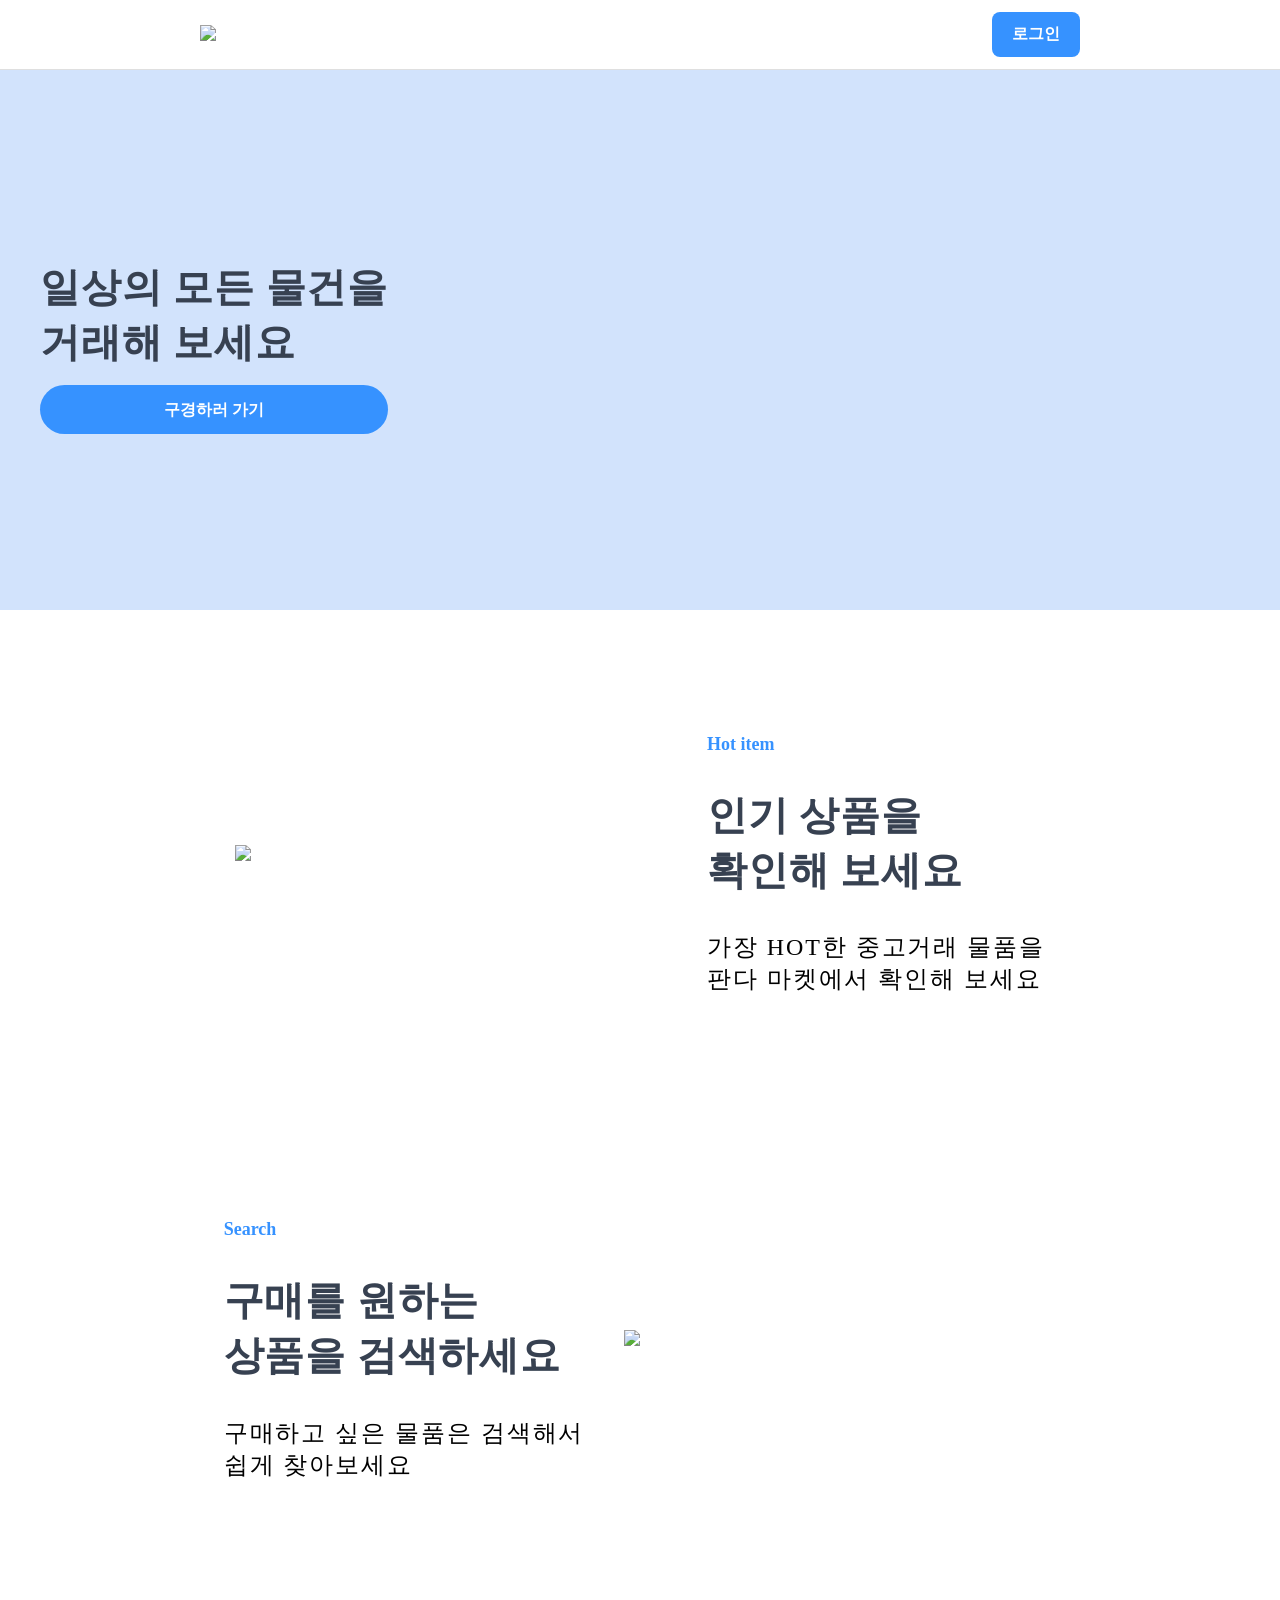
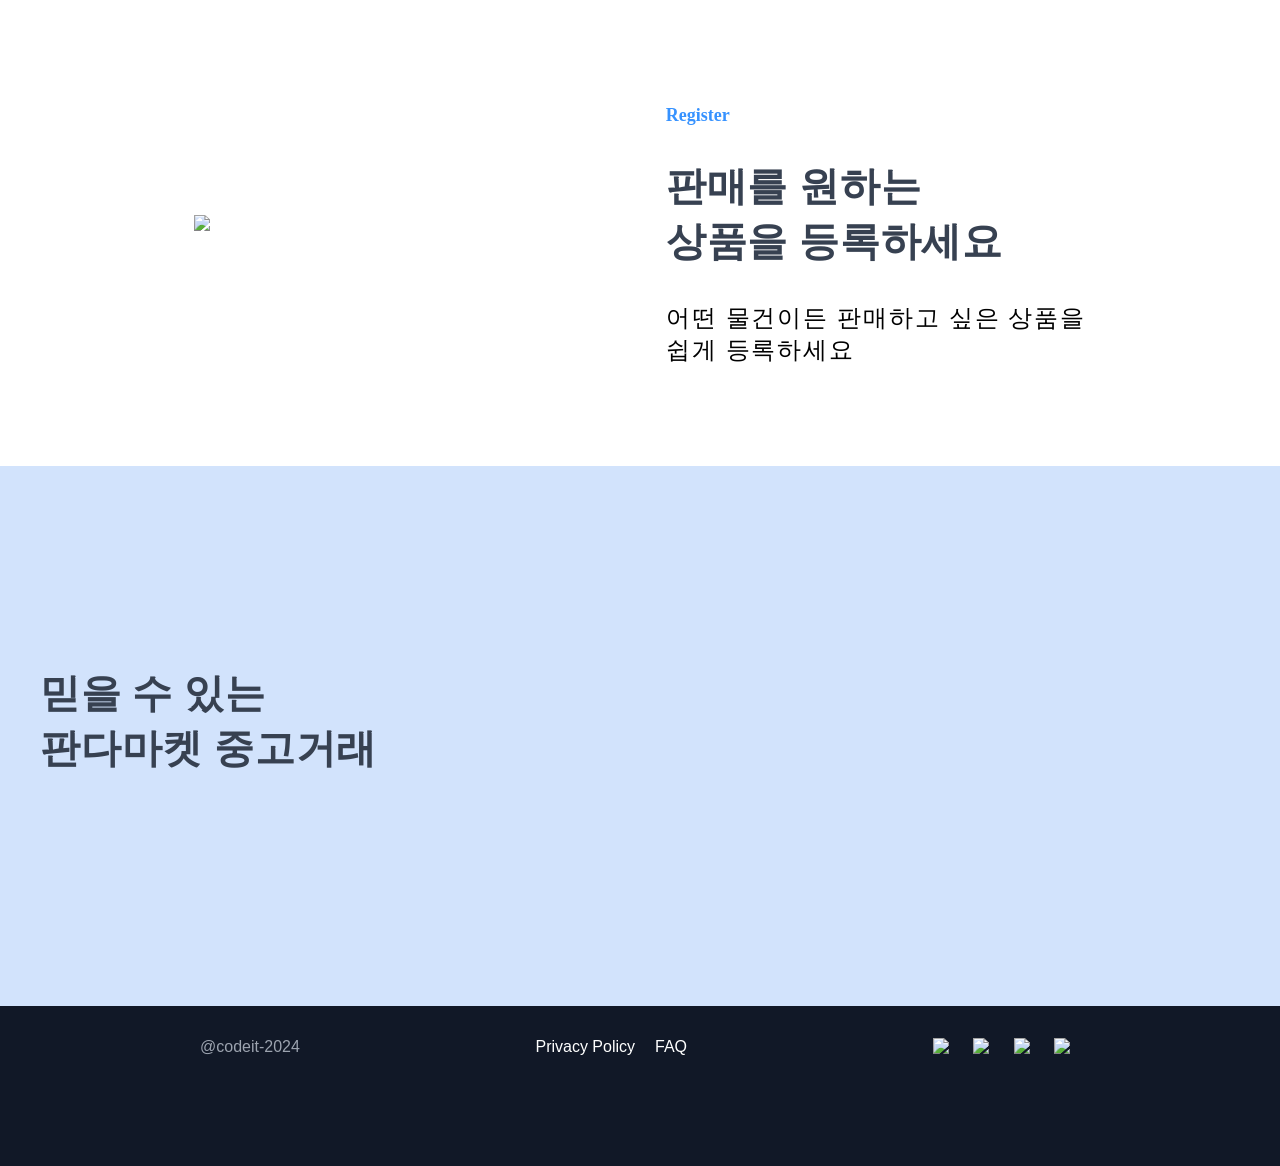
==== pandamarket/index.html @ 538b812b "Feat: viewport meta tag 추가" ====
<!DOCTYPE html>
<html lang="ko">
  <head>
    <meta
      charset="utf-8"
      name="viewport"
      content="width=device-width, initial-scale=1"
    />
    <title>판다마켓</title>
    <link rel="stylesheet" href="style.css" />
  </head>
  <body>
    <header>
      <a href="/">
        <img src="../image/Property 1=Variant3.png" class="logo-image" />
      </a>
      <a href="signin.html" class="login-btn">로그인</a>
    </header>
    <section class="banner top">
      <div class="intro">
        <h1>일상의 모든 물건을<br />거래해 보세요</h1>
        <a class="search-btn" href="items.html">구경하러 가기</a>
      </div>
    </section>
    <section class="home">
      <img src="../image/Img_home_01.png" class="image-home" />
      <div>
        <h4>Hot item</h4>
        <h1>인기 상품을<br />확인해 보세요</h1>
        <span>가장 HOT한 중고거래 물품을<br />판다 마켓에서 확인해 보세요</span>
      </div>
    </section>
    <section class="home">
      <div>
        <h4>Search</h4>
        <h1>구매를 원하는<br />상품을 검색하세요</h1>
        <span>구매하고 싶은 물품은 검색해서<br />쉽게 찾아보세요</span>
      </div>
      <img src="../image/Img_home_02-1.png" class="image-home" />
    </section>
    <section class="home">
      <img src="../image/Img_home_03.png" class="image-home" />
      <div>
        <h4>Register</h4>
        <h1>판매를 원하는<br />상품을 등록하세요</h1>
        <span>어떤 물건이든 판매하고 싶은 상품을<br />쉽게 등록하세요</span>
      </div>
    </section>
    <section class="banner bottom">
      <div class="intro">
        <h1>믿을 수 있는<br />판다마켓 중고거래</h1>
      </div>
    </section>
    <footer>
      <div>@codeit-2024</div>
      <div>
        <a href="privacy.html">Privacy Policy</a><a href="faq.html">FAQ</a>
      </div>
      <div>
        <a href="https://www.facebook.com/?locale=ko_KR" target="_blank"
          ><img src="../image/ic_facebook.png"
        /></a>
        <a href="https://twitter.com/?lang=ko" target="_blank">
          <img src="../image/ic_twitter.png"
        /></a>
        <a href="https://www.youtube.com/" target="_blank"
          ><img src="../image/ic_youtube.png"
        /></a>
        <a href="https://www.Instagram.com" target="_blank"
          ><img src="../image/ic_instagram.png"
        /></a>
      </div>
    </footer>
  </body>
</html>
---- pandamarket/style.css ----
* {
  box-sizing: border-box;
}

body {
  margin: 0;
  background: rgb(255, 255, 255);
  font-family: "Noto Sans KR", sans-serif;
}

header {
  width: 100%;
  height: 70px;
  border-bottom: 1px solid #dfdfdf;
  display: flex;
  justify-content: space-between;
  align-items: center;
  padding: 0 200px;
}

.logo-image {
  width: 153px;
  cursor: pointer;
}

.login-btn {
  padding: 12px 20px;
  border-radius: 8px;
  background: #3692ff;
  font-size: 16px;
  font-weight: 600;
  color: #ffffff;
  text-decoration: none;
  cursor: pointer;
}
.banner {
  height: 540px;
  background-color: rgb(210, 227, 252);
  background-repeat: no-repeat;
  background-position: 80% bottom;
  background-size: 60%;
  display: flex;
  flex-direction: column;
  justify-content: center;
}
.top {
  background-image: url("../image/Img_home_top.png");
}
.bottom {
  background-image: url("../image/Img_home_bottom.png");
}
.intro {
  margin-left: 40px;
  font-family: Pretendard;
}
.intro h1 {
  margin-bottom: 30px;
  margin-top: 0;
  font-size: 40px;
  font-weight: 700;
  color: #374151;
  letter-spacing: 0.02em;
}
.search-btn {
  width: 357px;
  height: 56px;
  padding: 16px 124px 16px 124px;
  gap: 10px;
  border-radius: 40px;
  background: #3692ff;
  text-decoration: none;
  font-weight: 600;
  color: #ffffff;
  cursor: pointer;
}
.home {
  display: flex;
  justify-content: center;
  align-items: center;
  padding: 100px;
  gap: 40px;
  text-align: left;
  font-family: Pretendard;
}
.image-home {
  width: 40%;
}
.home h4 {
  font-size: 18px;
  font-weight: 700;
  color: #3692ff;
}
.home h1 {
  font-size: 40px;
  font-weight: 700;
  letter-spacing: 0.02em;
  color: #374151;
}
.home span {
  font-size: 24px;
  font-weight: 500;
  letter-spacing: 0.08em;
}
footer {
  height: 160px;
  padding: 32px 200px;
  background: #111827;
  display: flex;
  justify-content: space-between;
  color: white;
}
footer a {
  text-decoration: none;
  color: white;
  margin: 0 10px;
  cursor: pointer;
}
footer img {
  cursor: pointer;
}
footer div:first-child {
  color: #9ca3af;
}
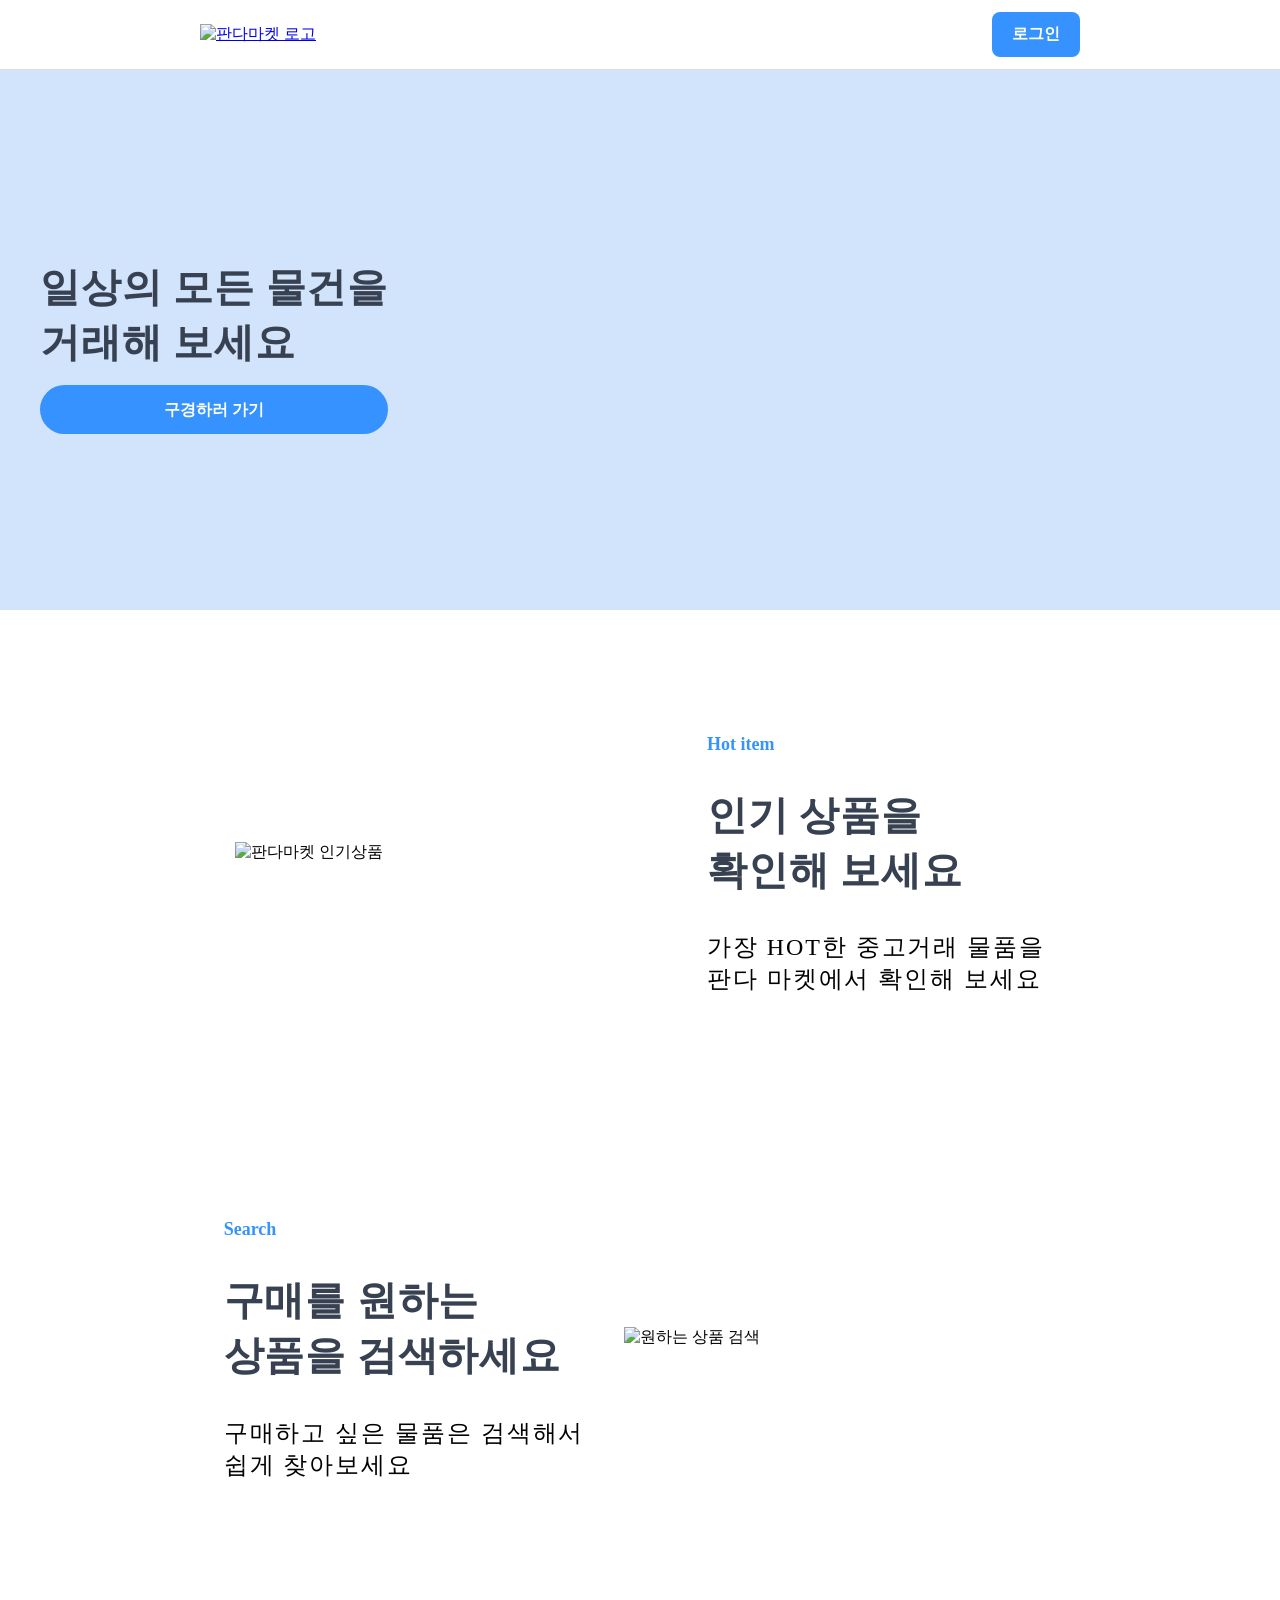
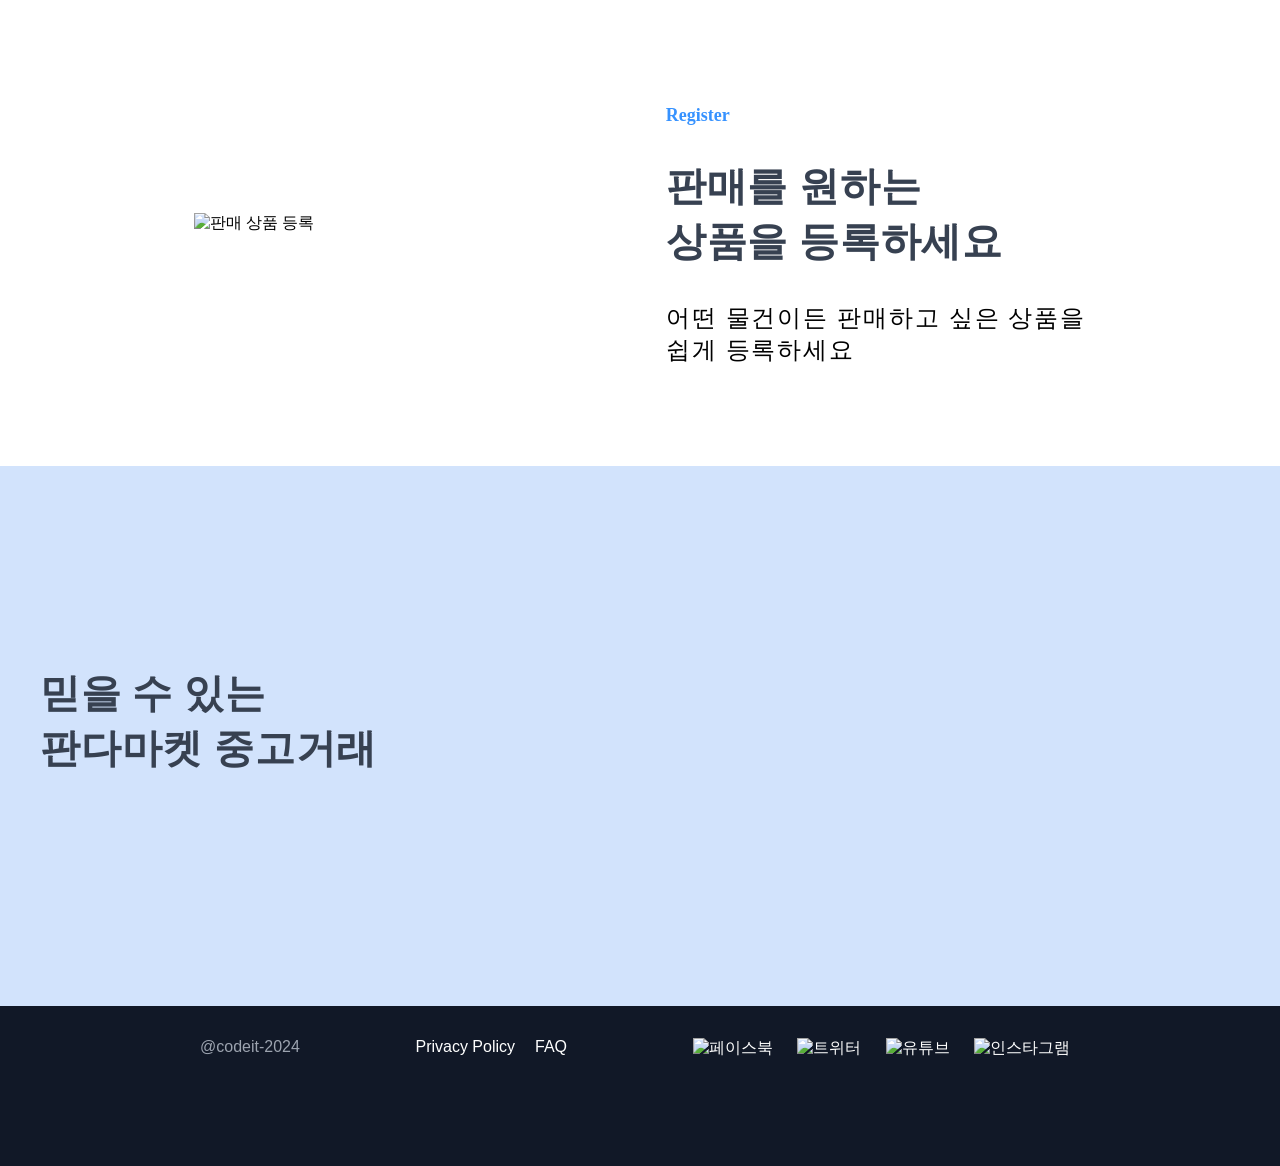
==== commit ed243bdb: "Feat: img태그에 alt 속성 추가" ====
--- a/pandamarket/index.html
+++ b/pandamarket/index.html
@@ -12,7 +12,11 @@
   <body>
     <header>
       <a href="/">
-        <img src="../image/Property 1=Variant3.png" class="logo-image" />
+        <img
+          src="../image/Property 1=Variant3.png"
+          class="logo-image"
+          alt="판다마켓 로고"
+        />
       </a>
       <a href="signin.html" class="login-btn">로그인</a>
     </header>
@@ -23,7 +27,11 @@
       </div>
     </section>
     <section class="home">
-      <img src="../image/Img_home_01.png" class="image-home" />
+      <img
+        src="../image/Img_home_01.png"
+        class="image-home"
+        alt="판다마켓 인기상품"
+      />
       <div>
         <h4>Hot item</h4>
         <h1>인기 상품을<br />확인해 보세요</h1>
@@ -36,10 +44,18 @@
         <h1>구매를 원하는<br />상품을 검색하세요</h1>
         <span>구매하고 싶은 물품은 검색해서<br />쉽게 찾아보세요</span>
       </div>
-      <img src="../image/Img_home_02-1.png" class="image-home" />
+      <img
+        src="../image/Img_home_02-1.png"
+        class="image-home"
+        alt="원하는 상품 검색"
+      />
     </section>
     <section class="home">
-      <img src="../image/Img_home_03.png" class="image-home" />
+      <img
+        src="../image/Img_home_03.png"
+        class="image-home"
+        alt="판매 상품 등록"
+      />
       <div>
         <h4>Register</h4>
         <h1>판매를 원하는<br />상품을 등록하세요</h1>
@@ -57,17 +73,30 @@
         <a href="privacy.html">Privacy Policy</a><a href="faq.html">FAQ</a>
       </div>
       <div>
-        <a href="https://www.facebook.com/?locale=ko_KR" target="_blank"
-          ><img src="../image/ic_facebook.png"
+        <a
+          href="https://www.facebook.com/?locale=ko_KR"
+          target="_blank"
+          rel="noopener noreferrer"
+          ><img src="../image/ic_facebook.png" alt="페이스북"
         /></a>
-        <a href="https://twitter.com/?lang=ko" target="_blank">
-          <img src="../image/ic_twitter.png"
+        <a
+          href="https://twitter.com/?lang=ko"
+          target="_blank"
+          rel="noopener noreferrer"
+        >
+          <img src="../image/ic_twitter.png" alt="트위터"
         /></a>
-        <a href="https://www.youtube.com/" target="_blank"
-          ><img src="../image/ic_youtube.png"
+        <a
+          href="https://www.youtube.com/"
+          target="_blank"
+          rel="noopener noreferrer"
+          ><img src="../image/ic_youtube.png" alt="유튜브"
         /></a>
-        <a href="https://www.Instagram.com" target="_blank"
-          ><img src="../image/ic_instagram.png"
+        <a
+          href="https://www.Instagram.com"
+          target="_blank"
+          rel="noopener noreferrer"
+          ><img src="../image/ic_instagram.png" alt="인스타그램"
         /></a>
       </div>
     </footer>
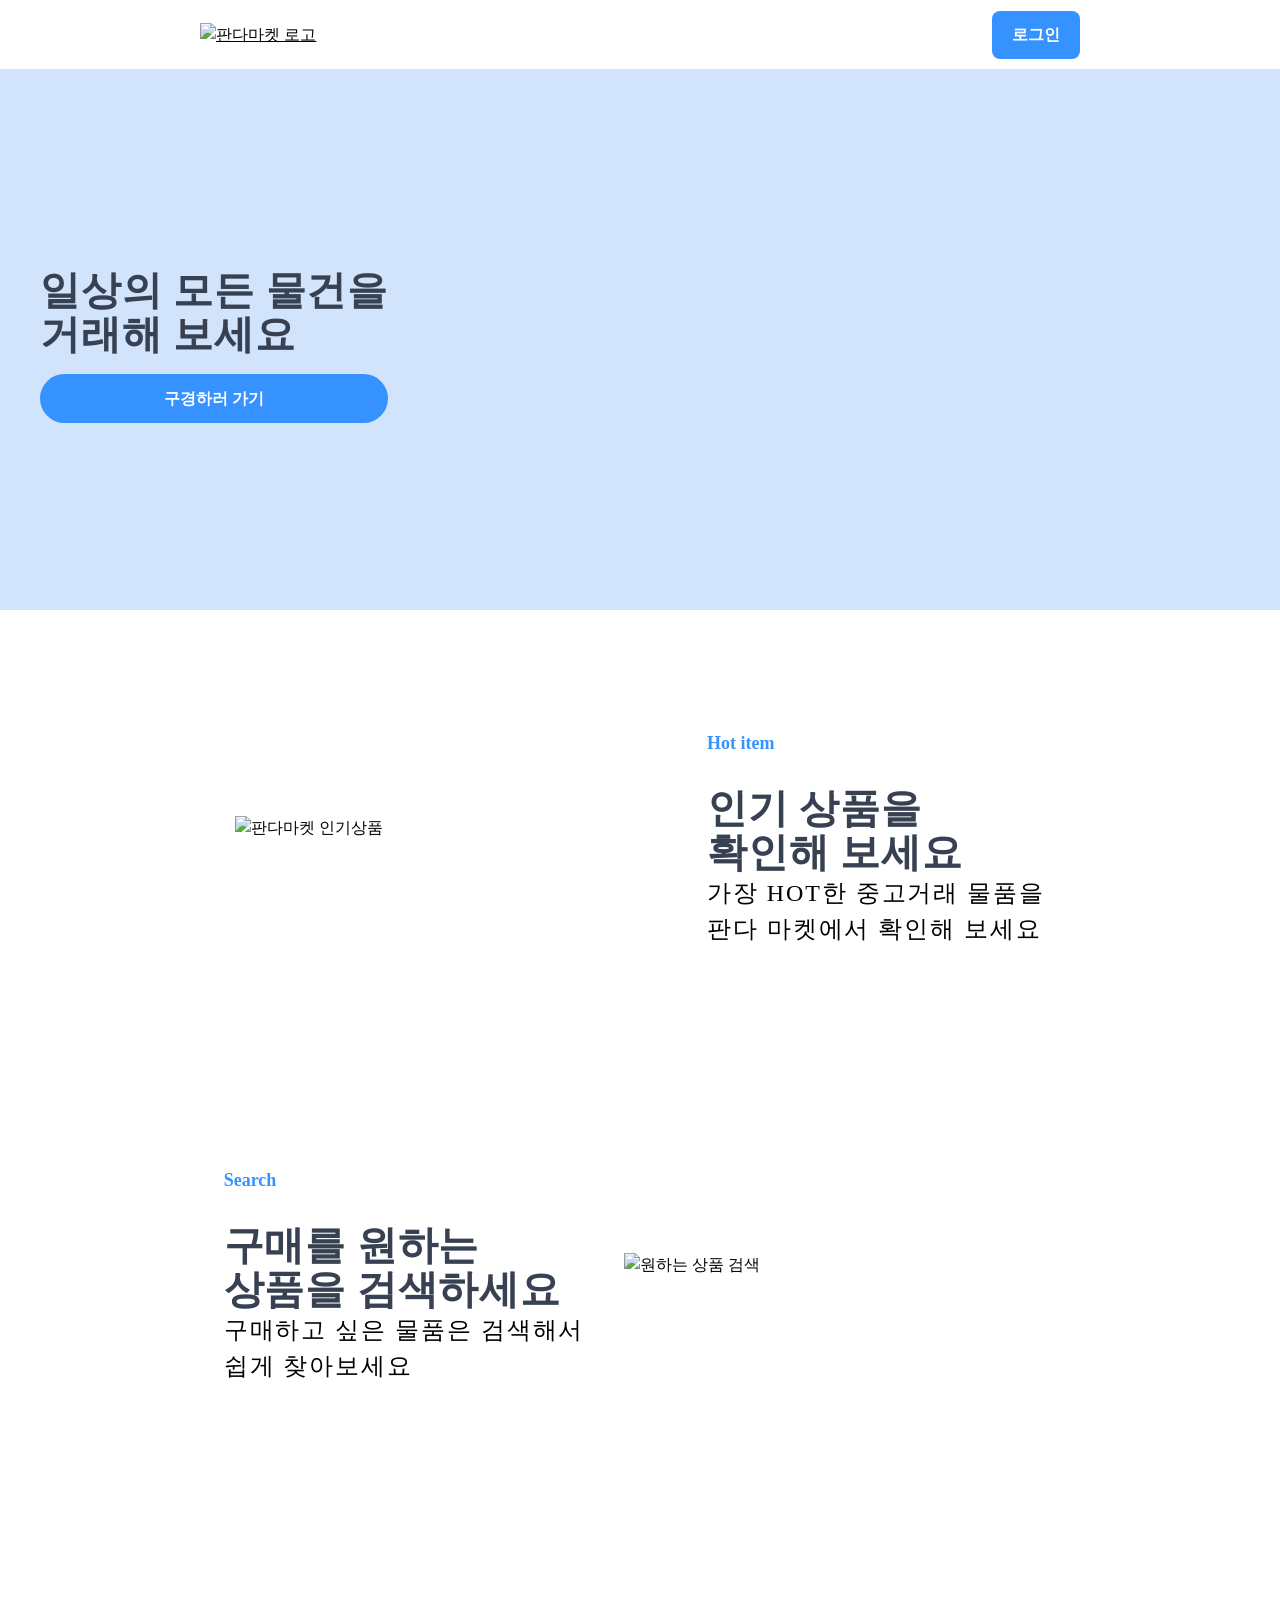
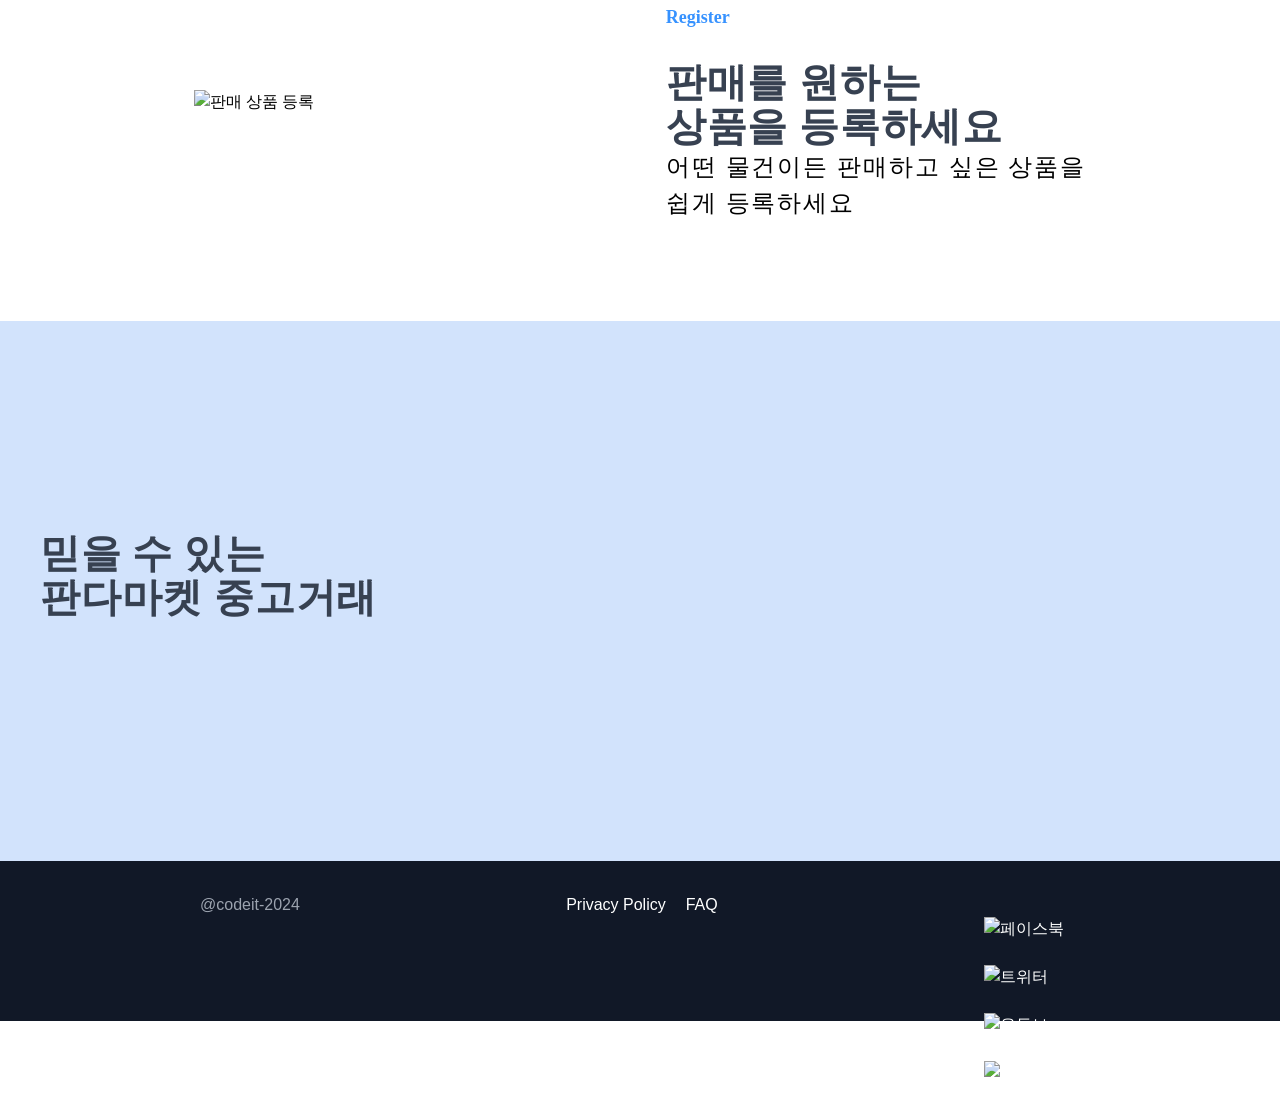
==== commit d75cc784: "Add: reset.css 추가" ====
--- a/pandamarket/index.html
+++ b/pandamarket/index.html
@@ -8,6 +8,7 @@
     />
     <title>판다마켓</title>
     <link rel="stylesheet" href="style.css" />
+    <link rel="stylesheet" href="reset.css" />
   </head>
   <body>
     <header>
--- a/pandamarket/style.css
+++ b/pandamarket/style.css
@@ -1,5 +1,9 @@
 * {
   box-sizing: border-box;
+}
+
+:root {
+  --primary-color: #3692ff;
 }
 
 body {
@@ -26,7 +30,7 @@
 .login-btn {
   padding: 12px 20px;
   border-radius: 8px;
-  background: #3692ff;
+  background: var(--primary-color);
   font-size: 16px;
   font-weight: 600;
   color: #ffffff;
@@ -67,7 +71,7 @@
   padding: 16px 124px 16px 124px;
   gap: 10px;
   border-radius: 40px;
-  background: #3692ff;
+  background: var(--primary-color);
   text-decoration: none;
   font-weight: 600;
   color: #ffffff;
@@ -88,7 +92,7 @@
 .home h4 {
   font-size: 18px;
   font-weight: 700;
-  color: #3692ff;
+  color: var(--primary-color);
 }
 .home h1 {
   font-size: 40px;
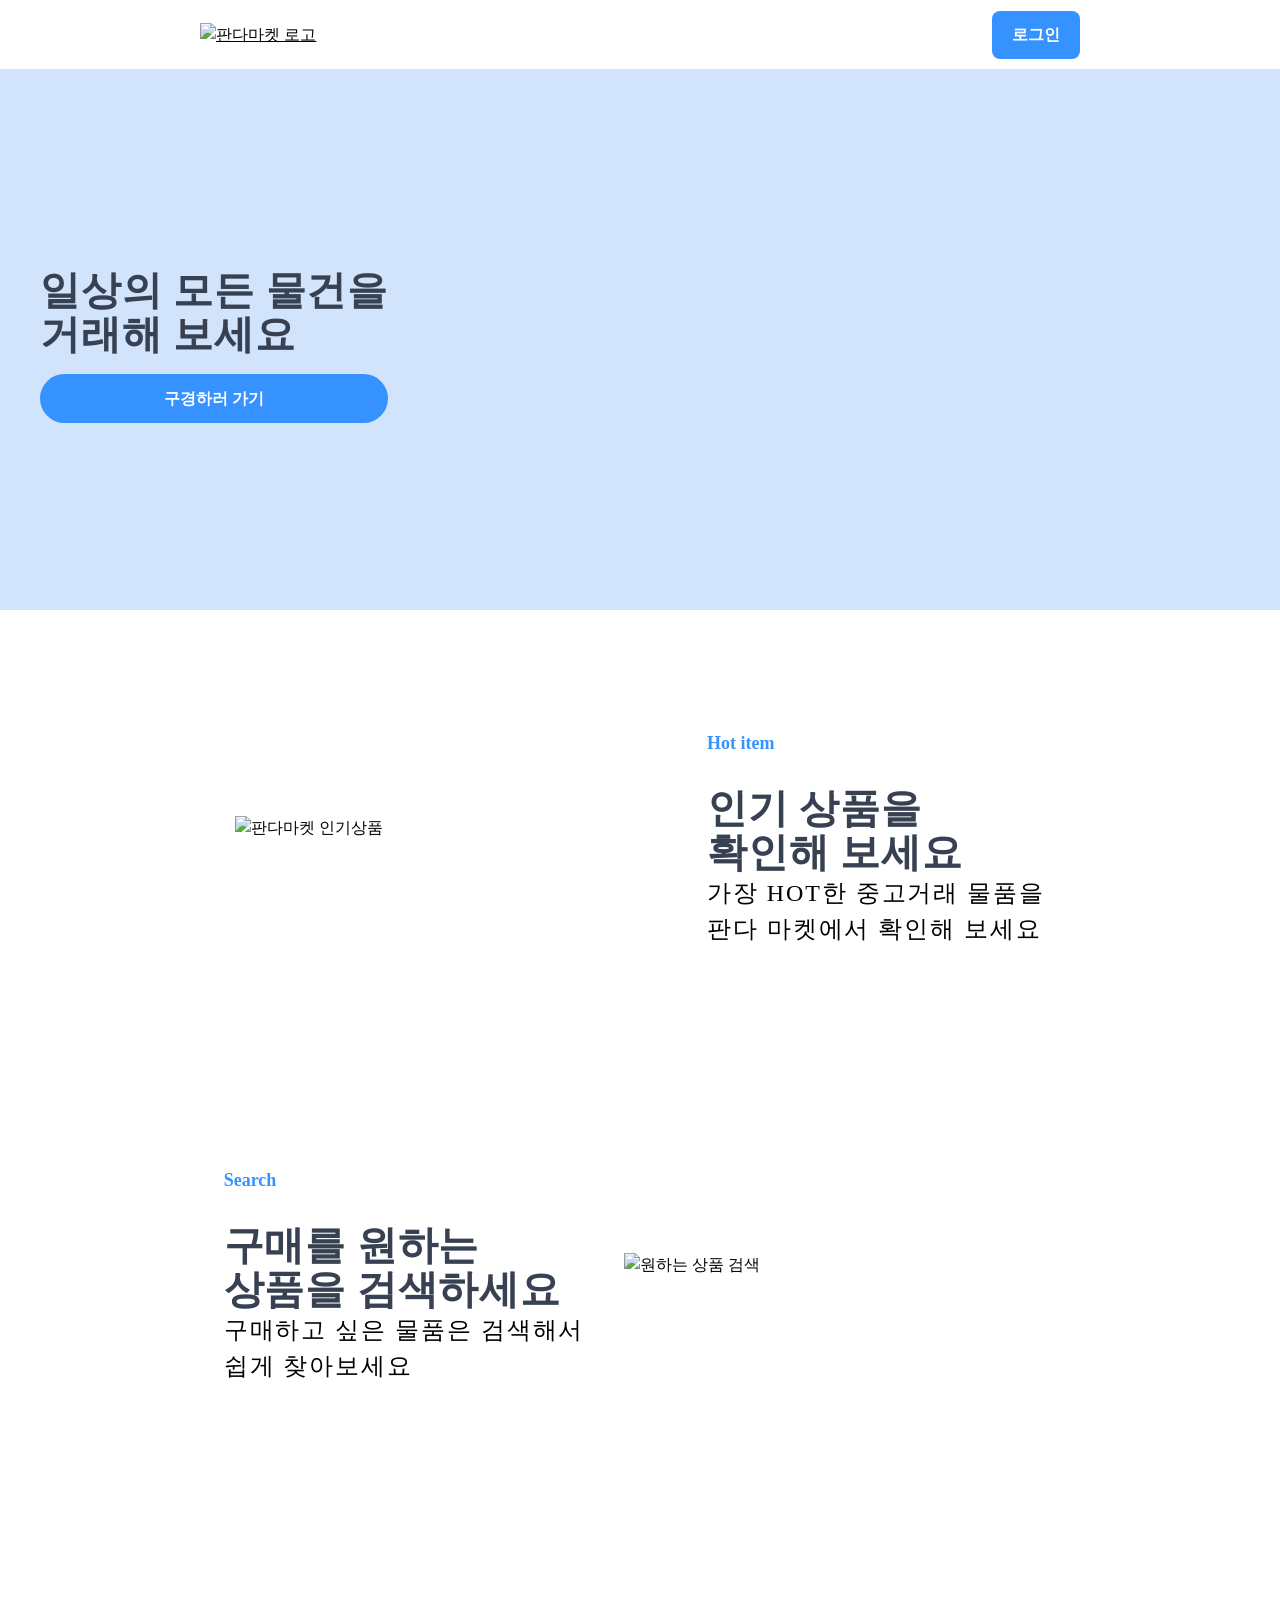
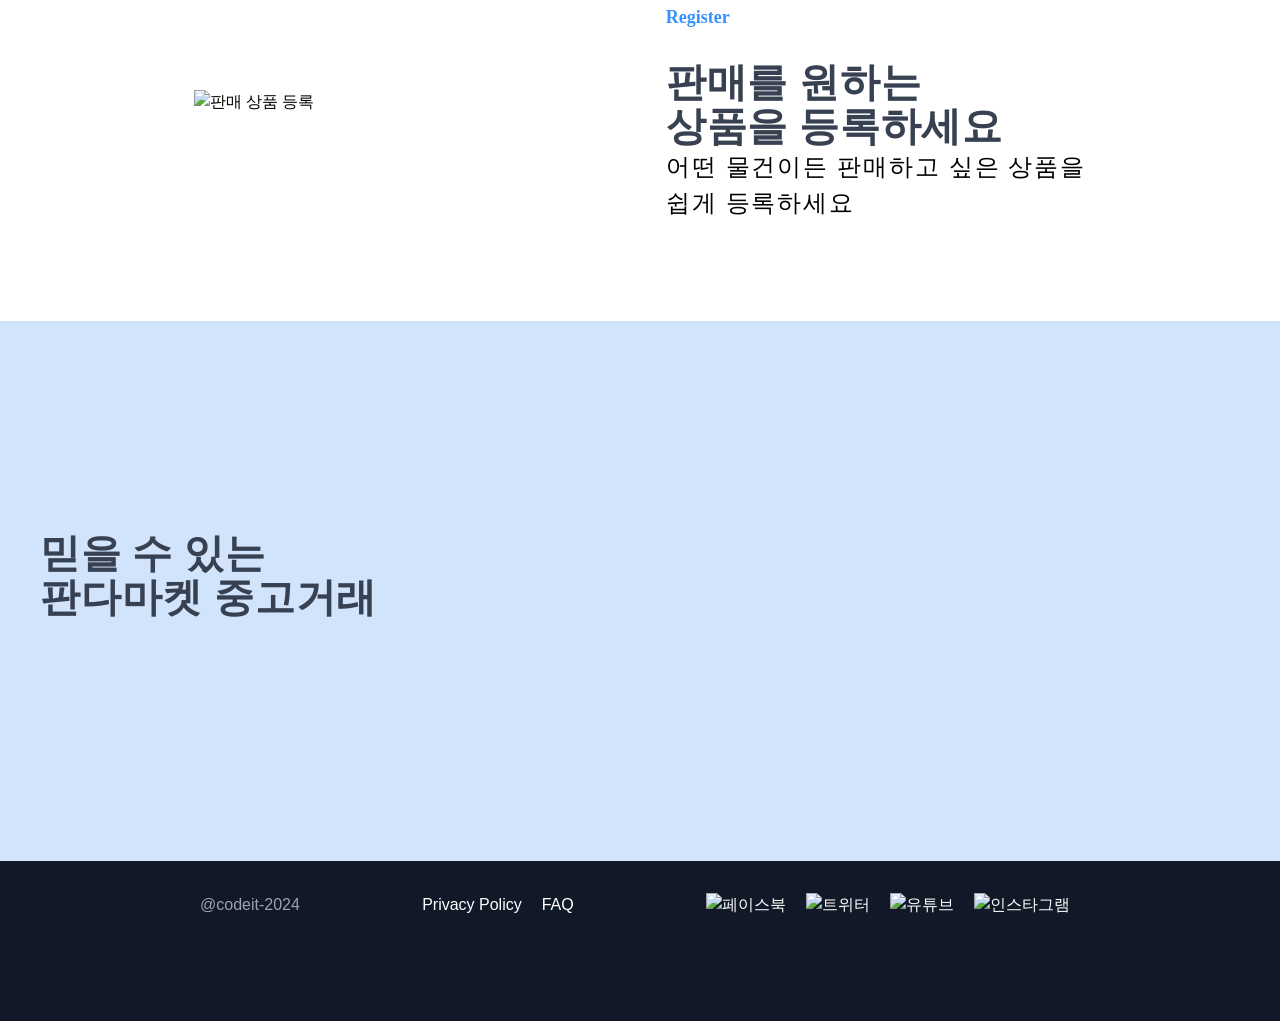
==== commit ffeae707: "Refactor: 뷰포트 메타 태그와 utf-8 설정 메타 태그 분리" ====
--- a/pandamarket/index.html
+++ b/pandamarket/index.html
@@ -1,11 +1,8 @@
 <!DOCTYPE html>
 <html lang="ko">
   <head>
-    <meta
-      charset="utf-8"
-      name="viewport"
-      content="width=device-width, initial-scale=1"
-    />
+    <meta charset="UTF-8" />
+    <meta name="viewport" content="width=device-width, initial-scale=1.0" />
     <title>판다마켓</title>
     <link rel="stylesheet" href="style.css" />
     <link rel="stylesheet" href="reset.css" />
@@ -19,7 +16,7 @@
           alt="판다마켓 로고"
         />
       </a>
-      <a href="signin.html" class="login-btn">로그인</a>
+      <a href="login.html" class="login-btn">로그인</a>
     </header>
     <section class="banner top">
       <div class="intro">
--- a/pandamarket/style.css
+++ b/pandamarket/style.css
@@ -10,6 +10,7 @@
   margin: 0;
   background: rgb(255, 255, 255);
   font-family: "Noto Sans KR", sans-serif;
+  margin-top: 70px;
 }
 
 header {
@@ -20,6 +21,9 @@
   justify-content: space-between;
   align-items: center;
   padding: 0 200px;
+  position: fixed;
+  margin-top: -70px;
+  background-color: rgb(255, 255, 255);
 }
 
 .logo-image {
@@ -125,3 +129,7 @@
 footer div:first-child {
   color: #9ca3af;
 }
+footer div:last-child {
+  display: flex;
+  justify-content: space-between;
+}
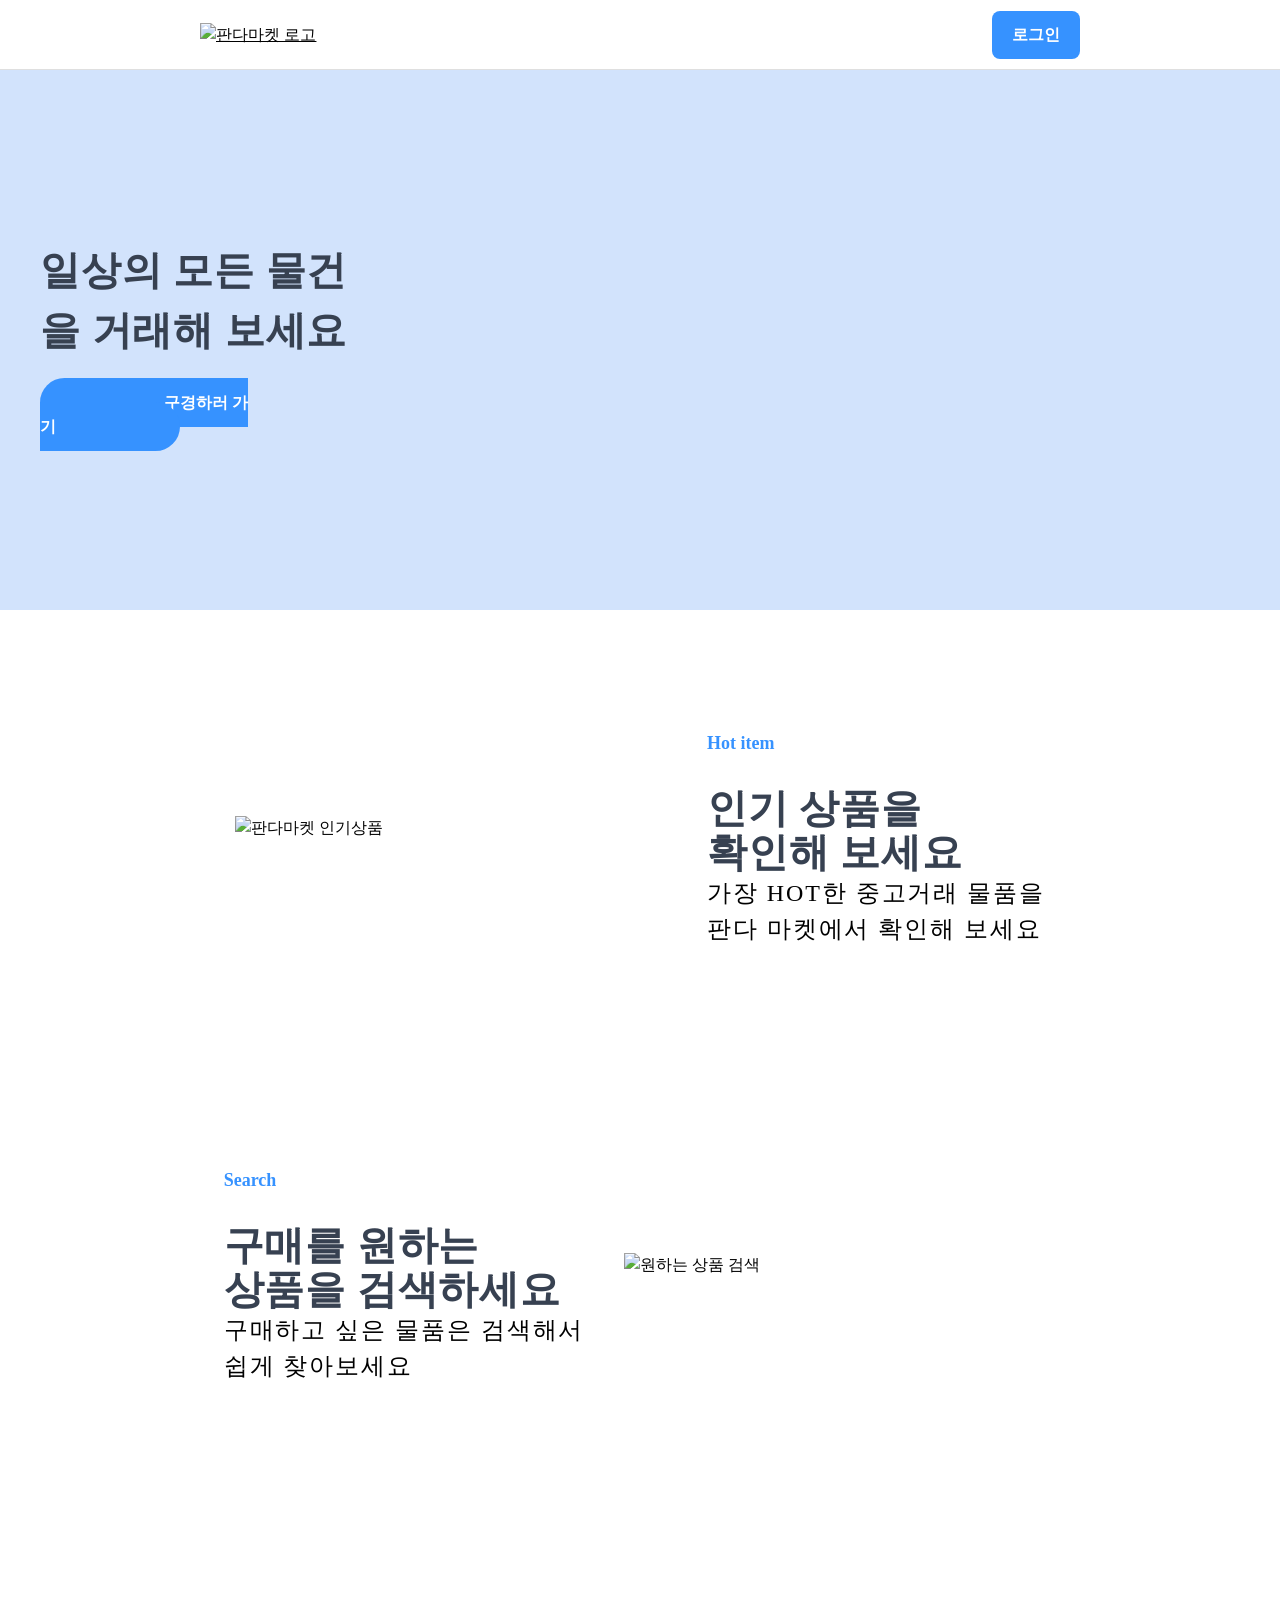
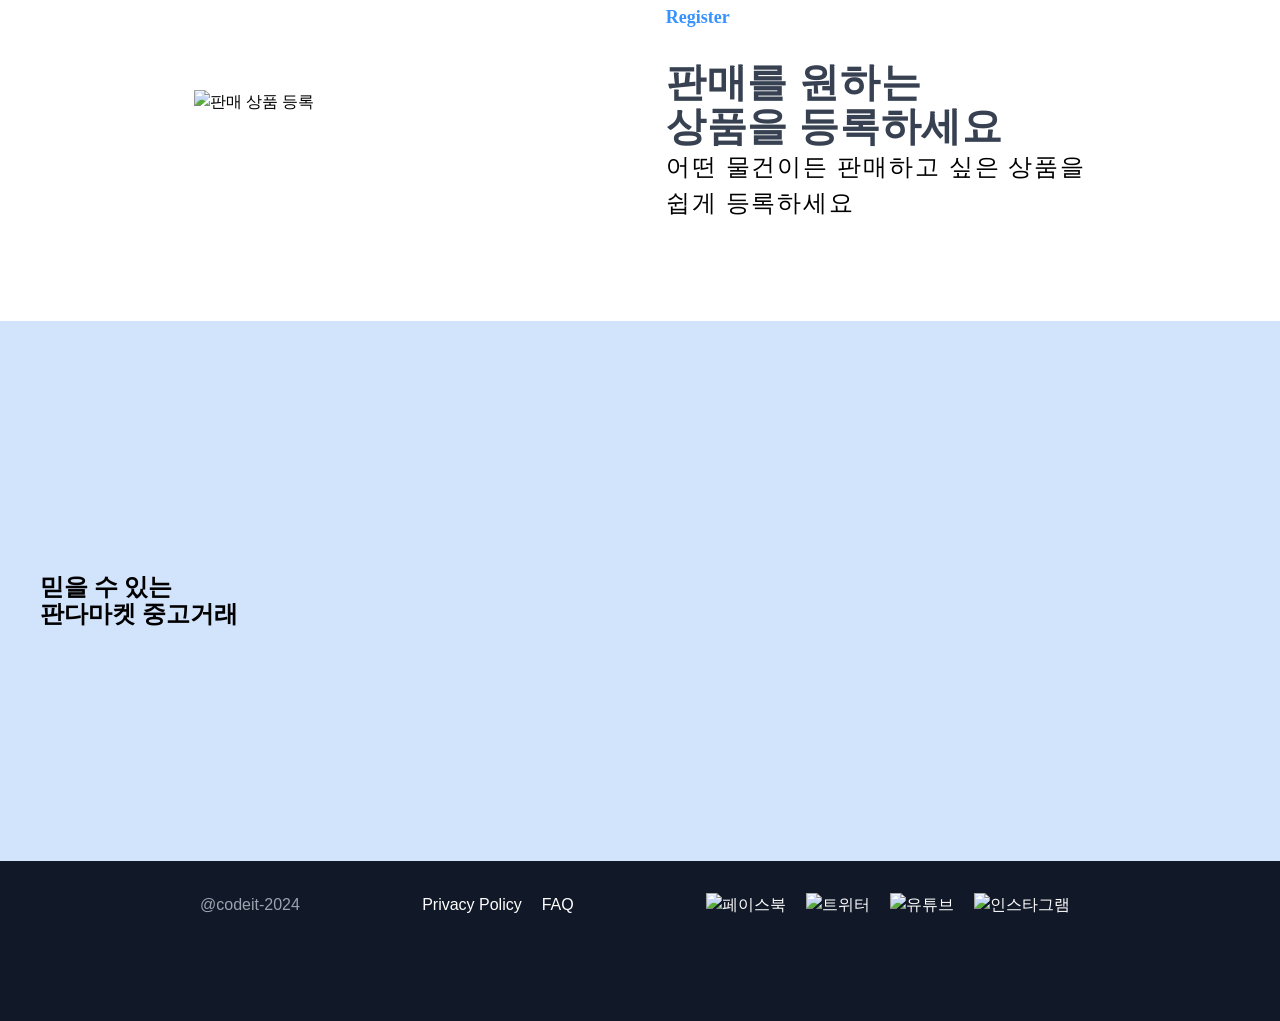
==== commit 34268384: "Refactor: 배너 문구의 br 태그 제거" ====
--- a/pandamarket/index.html
+++ b/pandamarket/index.html
@@ -8,7 +8,7 @@
     <link rel="stylesheet" href="reset.css" />
   </head>
   <body>
-    <header>
+    <header class="nav">
       <a href="/">
         <img
           src="../image/Property 1=Variant3.png"
@@ -20,7 +20,7 @@
     </header>
     <section class="banner top">
       <div class="intro">
-        <h1>일상의 모든 물건을<br />거래해 보세요</h1>
+        <div>일상의 모든 물건을 거래해 보세요</div>
         <a class="search-btn" href="items.html">구경하러 가기</a>
       </div>
     </section>
--- a/pandamarket/style.css
+++ b/pandamarket/style.css
@@ -4,6 +4,7 @@
 
 :root {
   --primary-color: #3692ff;
+  --second-color: #374151;
 }
 
 body {
@@ -13,7 +14,7 @@
   margin-top: 70px;
 }
 
-header {
+.nav {
   width: 100%;
   height: 70px;
   border-bottom: 1px solid #dfdfdf;
@@ -60,13 +61,15 @@
 .intro {
   margin-left: 40px;
   font-family: Pretendard;
+  width: 340px;
 }
-.intro h1 {
+.intro div {
+  width: 100%;
   margin-bottom: 30px;
   margin-top: 0;
   font-size: 40px;
   font-weight: 700;
-  color: #374151;
+  color: var(--second-color);
   letter-spacing: 0.02em;
 }
 .search-btn {
@@ -102,7 +105,7 @@
   font-size: 40px;
   font-weight: 700;
   letter-spacing: 0.02em;
-  color: #374151;
+  color: var(--second-color);
 }
 .home span {
   font-size: 24px;
@@ -133,3 +136,30 @@
   display: flex;
   justify-content: space-between;
 }
+
+@media (min-width: 768px) and (max-width: 1199px) {
+  .nav {
+    width: 100%;
+    height: 70px;
+    border-bottom: 1px solid #dfdfdf;
+    display: flex;
+    justify-content: space-between;
+    align-items: center;
+    padding: 0 24px;
+    position: fixed;
+  }
+
+  .top {
+    background-image: url("../image/Img_home_top.png");
+  }
+
+  .banner {
+    height: 771px;
+    background-position: 100% bottom;
+    background-size: 100%;
+    display: flex;
+    flex-direction: row;
+    justify-content: center;
+    padding-top: 100px;
+  }
+}
